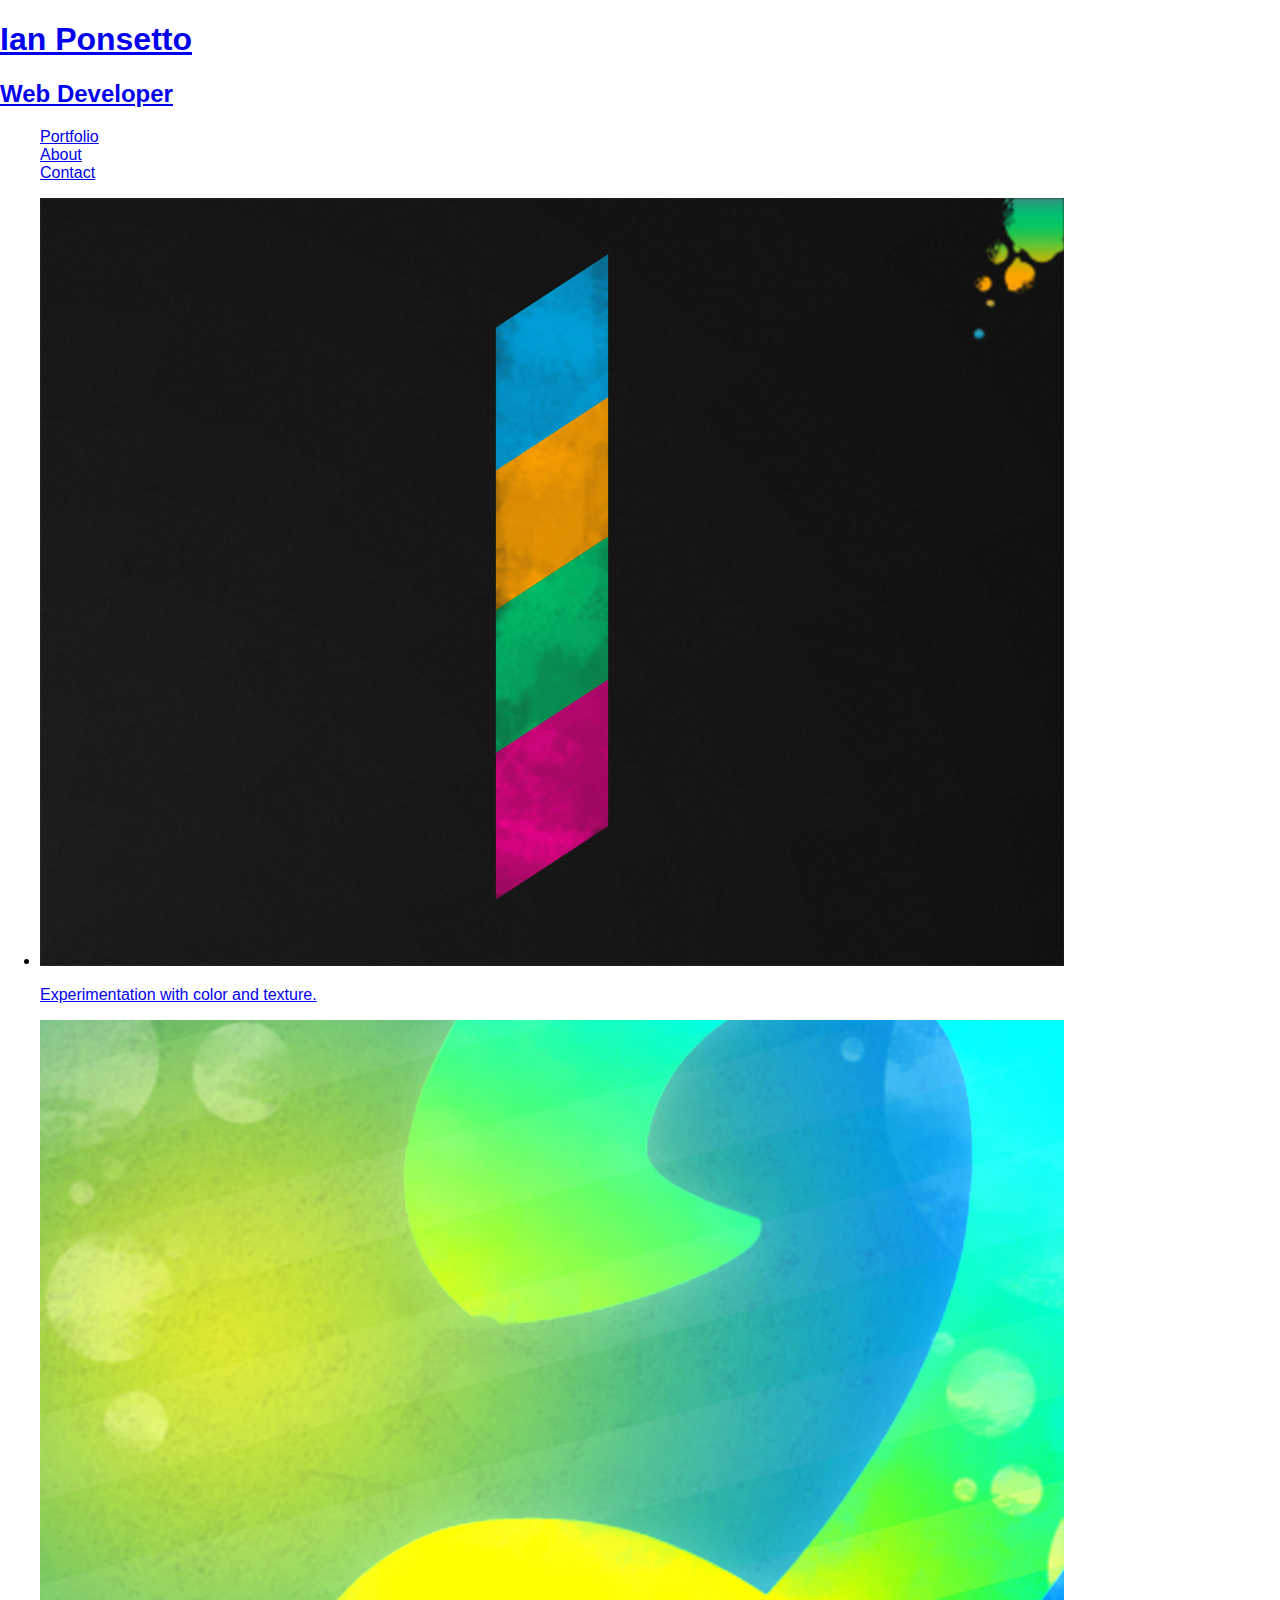
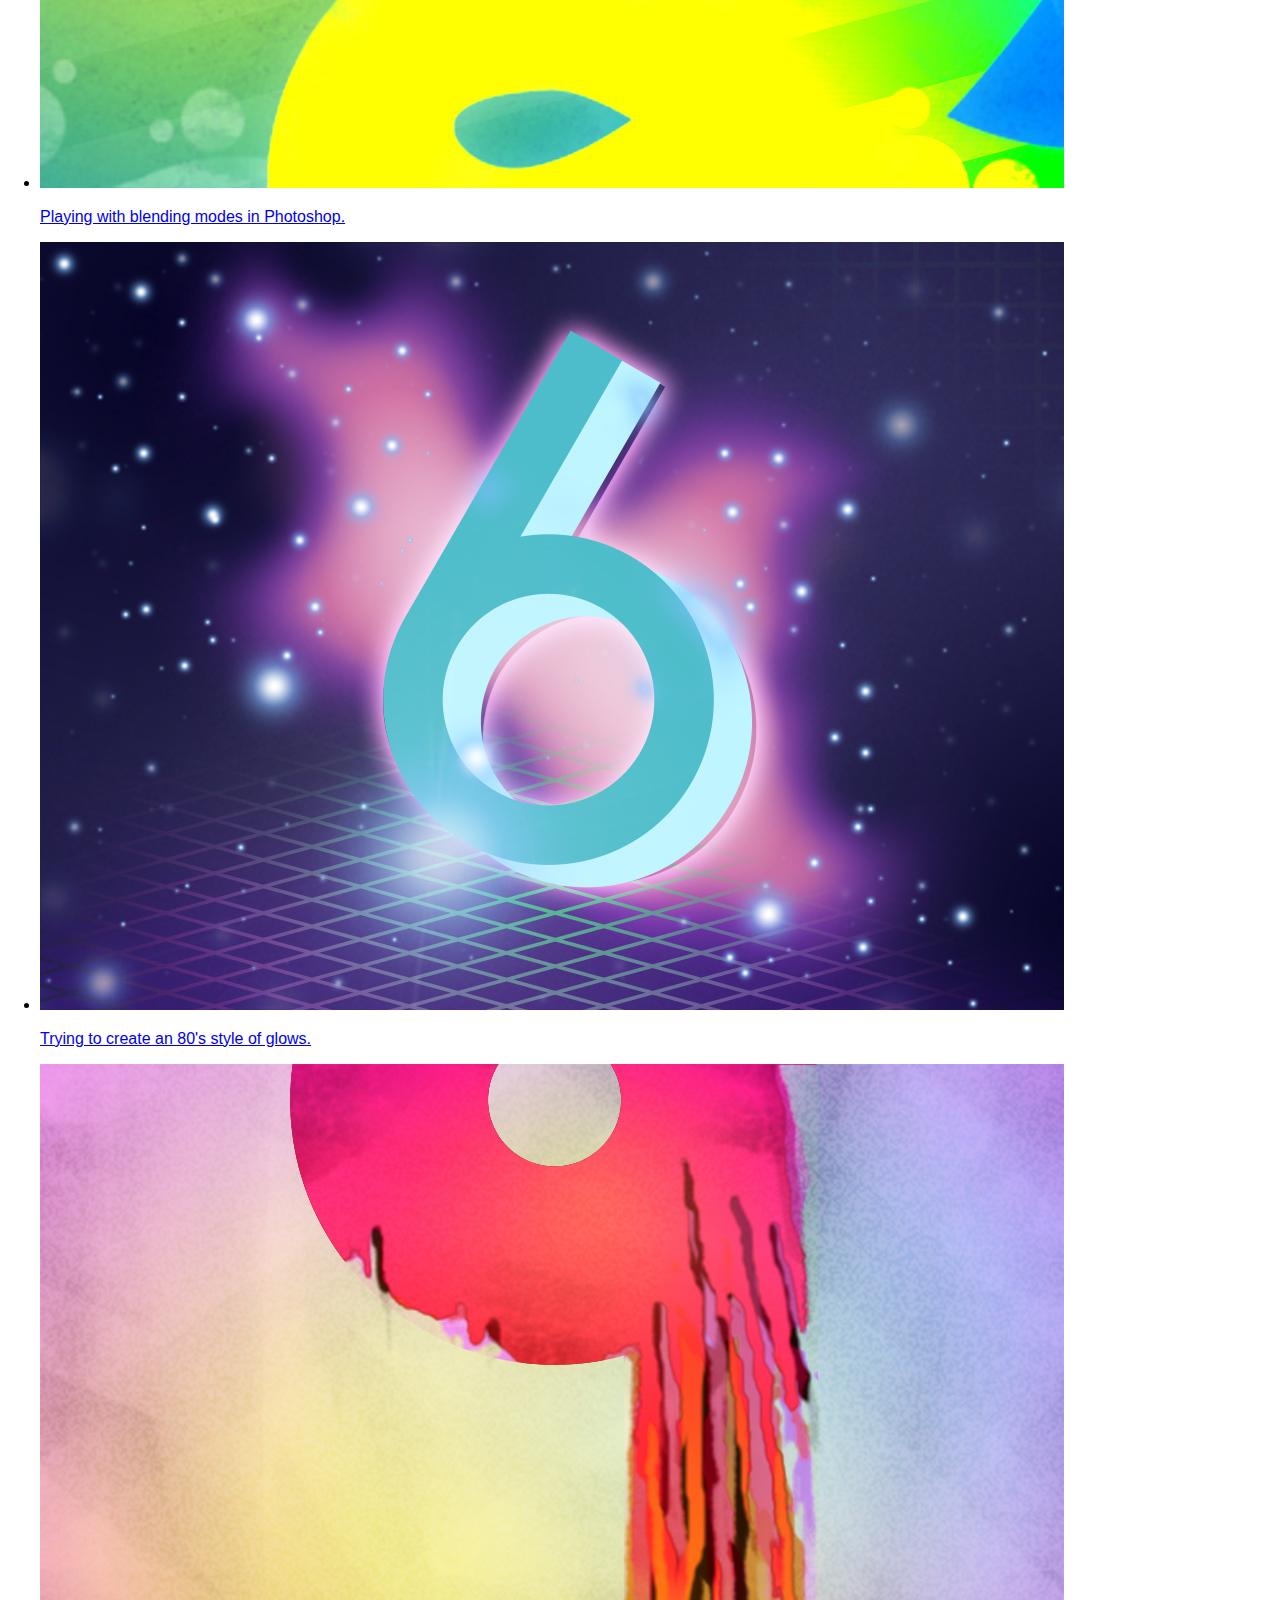
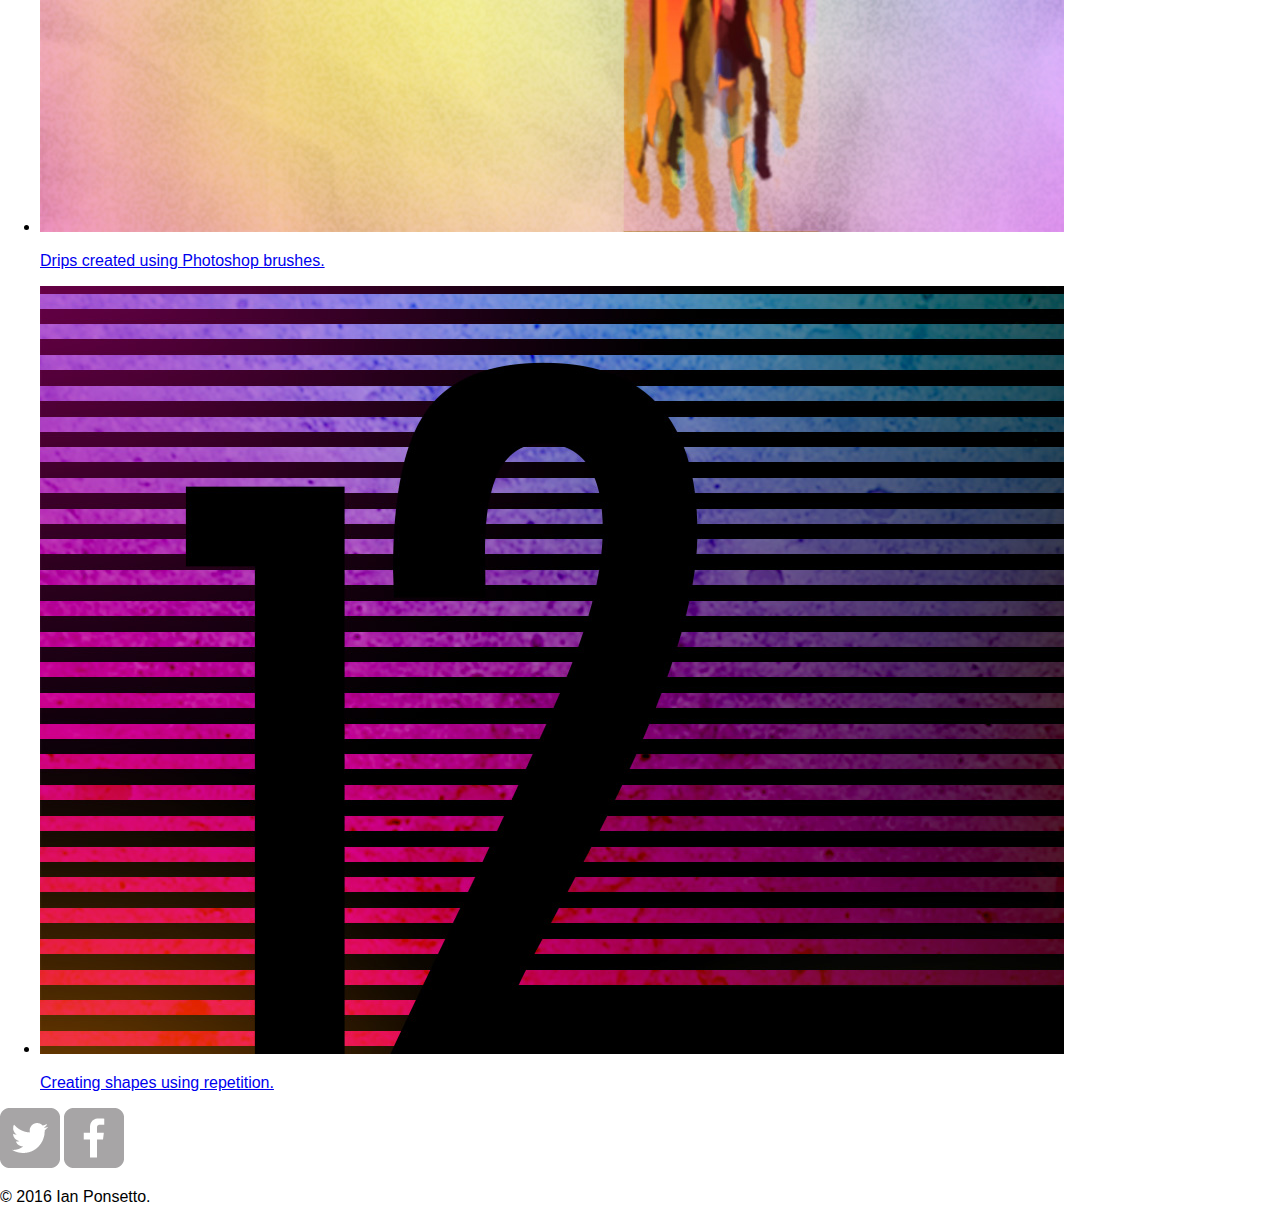
==== index.html @ 746fcf97 "second commit" ====
<!DOCTYPE html>
<html>

<head>
  <meta charset="utf-8">
  <title>Ian Ponsetto | Web Developer</title>
  <link rel="stylesheet" href="css/normalize.css">
</head>

<body>
  <header>
    <a href="index.html">
      <h1>Ian Ponsetto</h1>
      <h2>Web Developer</h2>
    </a>
    <nav>
      <ul>
        <li><a href="index.html">Portfolio</a></li>
        <li><a href="about.html">About</a></li>
        <li><a href="contact.html">Contact</a></li>
      </ul>
    </nav>
  </header>
  <section>
    <ul>
      <li>
        <a href="img/numbers-01.jpg">
          <img src="img/numbers-01.jpg" alt="">
          <p>Experimentation with color and texture.</p>
        </a>
      </li>
      <li>
        <a href="img/numbers-02.jpg">
          <img src="img/numbers-02.jpg" alt="">
          <p>Playing with blending modes in Photoshop.</p>
        </a>
      </li>
      <li>
        <a href="img/numbers-06.jpg">
          <img src="img/numbers-06.jpg" alt="">
          <p>Trying to create an 80's style of glows.</p>
        </a>
      </li>
      <li>
        <a href="img/numbers-09.jpg">
          <img src="img/numbers-09.jpg" alt="">
          <p>Drips created using Photoshop brushes.</p>
        </a>
      </li>
      <li>
        <a href="img/numbers-12.jpg">
          <img src="img/numbers-12.jpg" alt="">
          <p>Creating shapes using repetition.</p>
        </a>
      </li>
    </ul>
  </section>
  <footer>
    <a href="http://twitter.com/ianponsetto"><img src="img/twitter-wrap.png" alt="Twitter Logo"></a>
    <a href="http://facebook.com/ponsettoian"><img src="img/facebook-wrap.png" alt="Facebook Logo"></a>
    <p>&copy; 2016 Ian Ponsetto.</p>
  </footer>
</body>

</html>
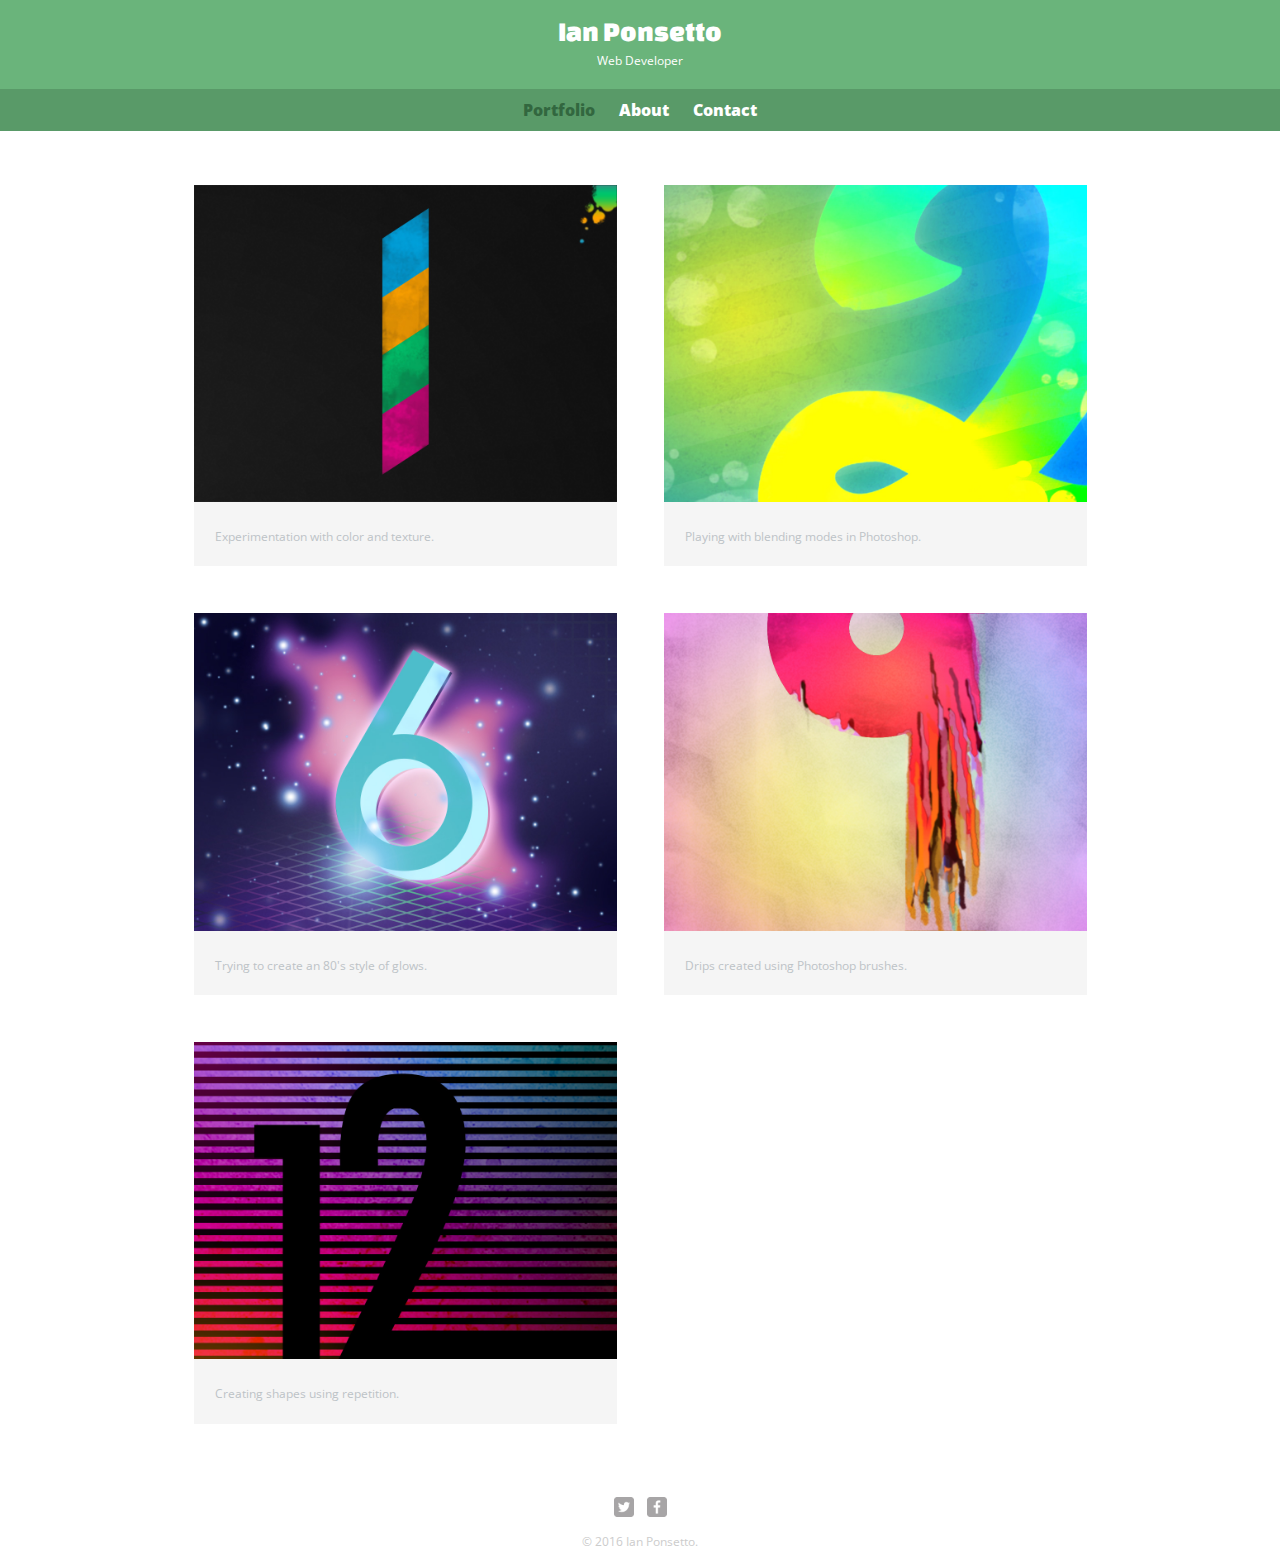
==== commit e6e903ae: "added about and portfolio sections" ====
--- a/index.html
+++ b/index.html
@@ -5,61 +5,66 @@
   <meta charset="utf-8">
   <title>Ian Ponsetto | Web Developer</title>
   <link rel="stylesheet" href="css/normalize.css">
+  <link href="https://fonts.googleapis.com/css?family=Changa+One|Open+Sans:400,400i,700,700i,800" rel="stylesheet">
+  <link rel="stylesheet" href="css/main.css">
+
 </head>
 
 <body>
   <header>
-    <a href="index.html">
+    <a href="index.html" id="logo">
       <h1>Ian Ponsetto</h1>
       <h2>Web Developer</h2>
     </a>
     <nav>
       <ul>
-        <li><a href="index.html">Portfolio</a></li>
+        <li><a href="index.html" class="selected">Portfolio</a></li>
         <li><a href="about.html">About</a></li>
         <li><a href="contact.html">Contact</a></li>
       </ul>
     </nav>
   </header>
-  <section>
-    <ul>
-      <li>
-        <a href="img/numbers-01.jpg">
-          <img src="img/numbers-01.jpg" alt="">
-          <p>Experimentation with color and texture.</p>
-        </a>
-      </li>
-      <li>
-        <a href="img/numbers-02.jpg">
-          <img src="img/numbers-02.jpg" alt="">
-          <p>Playing with blending modes in Photoshop.</p>
-        </a>
-      </li>
-      <li>
-        <a href="img/numbers-06.jpg">
-          <img src="img/numbers-06.jpg" alt="">
-          <p>Trying to create an 80's style of glows.</p>
-        </a>
-      </li>
-      <li>
-        <a href="img/numbers-09.jpg">
-          <img src="img/numbers-09.jpg" alt="">
-          <p>Drips created using Photoshop brushes.</p>
-        </a>
-      </li>
-      <li>
-        <a href="img/numbers-12.jpg">
-          <img src="img/numbers-12.jpg" alt="">
-          <p>Creating shapes using repetition.</p>
-        </a>
-      </li>
-    </ul>
-  </section>
-  <footer>
-    <a href="http://twitter.com/ianponsetto"><img src="img/twitter-wrap.png" alt="Twitter Logo"></a>
-    <a href="http://facebook.com/ponsettoian"><img src="img/facebook-wrap.png" alt="Facebook Logo"></a>
-    <p>&copy; 2016 Ian Ponsetto.</p>
-  </footer>
+  <div id="wrapper">
+    <section>
+      <ul id="gallery">
+        <li>
+          <a href="img/numbers-01.jpg">
+            <img src="img/numbers-01.jpg" alt="">
+            <p>Experimentation with color and texture.</p>
+          </a>
+        </li>
+        <li>
+          <a href="img/numbers-02.jpg">
+            <img src="img/numbers-02.jpg" alt="">
+            <p>Playing with blending modes in Photoshop.</p>
+          </a>
+        </li>
+        <li>
+          <a href="img/numbers-06.jpg">
+            <img src="img/numbers-06.jpg" alt="">
+            <p>Trying to create an 80's style of glows.</p>
+          </a>
+        </li>
+        <li>
+          <a href="img/numbers-09.jpg">
+            <img src="img/numbers-09.jpg" alt="">
+            <p>Drips created using Photoshop brushes.</p>
+          </a>
+        </li>
+        <li>
+          <a href="img/numbers-12.jpg">
+            <img src="img/numbers-12.jpg" alt="">
+            <p>Creating shapes using repetition.</p>
+          </a>
+        </li>
+      </ul>
+    </section>
+    <footer>
+      <a href="http://twitter.com/ianponsetto"><img src="img/twitter-wrap.png" alt="Twitter Logo" class="social-icon"></a>
+      <a href="http://facebook.com/ponsettoian"><img src="img/facebook-wrap.png" alt="Facebook Logo" class="social-icon"></a>
+      <p>&copy; 2016 Ian Ponsetto.</p>
+    </footer>
+  </div>
 </body>
 
 </html>--- a/css/main.css
+++ b/css/main.css
@@ -0,0 +1,231 @@
+/*****************************
+GENERAL
+******************************/
+
+body {
+  font-family: 'Open Sans', sans-serif;
+}
+
+#wrapper {
+  max-width: 940px;
+  margin: 0 auto;
+  padding: 0 5%;
+}
+
+a {
+  text-decoration: none;
+}
+
+img {
+  max-width: 100%;
+}
+
+h3 {
+  margin: 0 0 1em, 0;
+}
+
+
+/*****************************
+HEADING
+******************************/
+
+header {
+  float: left;
+  margin: 0 0 30px 0;
+  padding: 5px 0 0 0;
+  width: 100%;
+}
+
+#logo {
+  text-align: center;
+  margin: 0;
+}
+
+h1 {
+  font-family: 'Changa One', sans-serif;
+  margin: 15px 0;
+  font-size: 1.75em;
+  font-weight: normal;
+  line-height: 0.8em;
+}
+
+h2 {
+  font-size: 0.75em;
+  margin: -5px 0 0;
+  font-weight: normal;
+}
+
+
+/*****************************
+NAVIGATION
+******************************/
+
+nav {
+  text-align: center;
+  padding: 10px 0;
+  margin: 20px 0 0;
+}
+
+nav ul {
+  list-style: none;
+  margin: 0 10px;
+  padding: 0;
+}
+
+nav li {
+  display: inline-block;
+}
+
+nav a {
+  font-weight: 800;
+  padding: 15px 10px;
+}
+
+
+/*****************************
+FOOTER
+******************************/
+
+footer {
+  font-size: 0.75em;
+  text-align: center;
+  clear: both;
+  padding-top: 50px;
+  color: #ccc;
+}
+
+.social-icon {
+  width: 20px;
+  height: 20px;
+  margin: 0 5px;
+}
+
+
+/*****************************
+PAGE: PORTFOLIO
+******************************/
+
+#gallery {
+  margin: 0;
+  padding: 0;
+  list-style: none;
+}
+
+#gallery li {
+  float: left;
+  width: 45%;
+  margin: 2.5%;
+  background-color: #f5f5f5;
+  color: #bdc3c7;
+}
+
+#gallery li a p {
+  margin: 0;
+  padding: 5%;
+  font-size: 0.75em;
+  color: #bdc3c7;
+}
+
+
+/*****************************
+PAGE: ABOUT
+******************************/
+
+.profile-photo {
+  display: block;
+  max-width: 150px;
+  margin: 0 auto 30px;
+  border-radius: 100px;
+}
+
+
+/*****************************
+PAGE: CONTACT
+******************************/
+
+.contact-info {
+  list-style: none;
+  padding: 0;
+  margin: 0;
+  font-size: 0.9em;
+}
+
+.contact-info a {
+  display: block;
+  min-height: 20px;
+  background-repeat: no-repeat;
+  background-size: 20px 20px;
+  padding: 0 0 0 30px;
+  margin: 0 0 10px;
+}
+
+.contact-info li.phone a {
+  background-image: url('../img/phone.png');
+}
+
+.contact-info li.mail a {
+  background-image: url('../img/mail.png');
+}
+
+.contact-info li.twitter a {
+  background-image: url('../img/twitter.png');
+}
+
+
+/*****************************
+COLORS
+******************************/
+
+
+/* site body */
+
+body {
+  background-color: #fff;
+  color: #999;
+}
+
+
+/* green header */
+
+header {
+  background: #6ab47b;
+  border-color: #599a68;
+}
+
+
+/* nav background on mobile devices */
+
+nav {
+  background: #599a68;
+}
+
+
+/* logo text */
+
+h1,
+h2 {
+  color: #fff;
+}
+
+
+/* links */
+
+a {
+  color: #6ab47b;
+}
+
+
+/* nav link */
+
+nav a,
+nav a:visited {
+  color: #fff;
+}
+
+
+/* selected nav link */
+
+nav a.selected,
+nav a:hover {
+  color: #32673f;
+}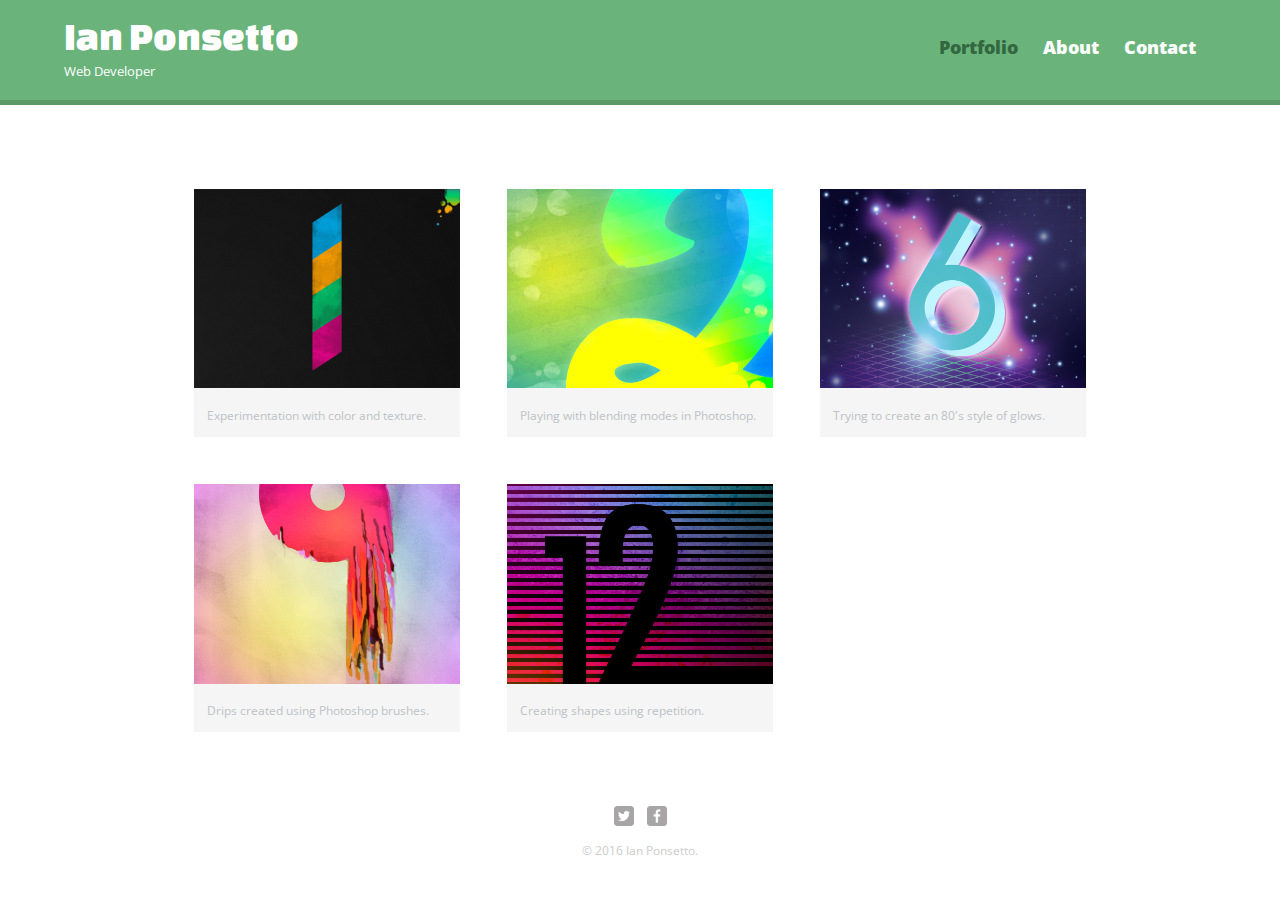
==== commit 3fec2d05: "upload to server v1" ====
--- a/index.html
+++ b/index.html
@@ -7,6 +7,9 @@
   <link rel="stylesheet" href="css/normalize.css">
   <link href="https://fonts.googleapis.com/css?family=Changa+One|Open+Sans:400,400i,700,700i,800" rel="stylesheet">
   <link rel="stylesheet" href="css/main.css">
+  <link rel="stylesheet" href="css/responsive.css">
+  <meta name="viewport" content="width=device-width, initial-scale=1.0">
+  <link rel="shortcut icon" href="img/favicon.ico" type="image/x-icon">
 
 </head>
 
@@ -60,7 +63,7 @@
       </ul>
     </section>
     <footer>
-      <a href="http://twitter.com/ianponsetto"><img src="img/twitter-wrap.png" alt="Twitter Logo" class="social-icon"></a>
+      <a href="http://twitter.com/ipons09"><img src="img/twitter-wrap.png" alt="Twitter Logo" class="social-icon"></a>
       <a href="http://facebook.com/ponsettoian"><img src="img/facebook-wrap.png" alt="Facebook Logo" class="social-icon"></a>
       <p>&copy; 2016 Ian Ponsetto.</p>
     </footer>
--- a/css/main.css
+++ b/css/main.css
@@ -21,7 +21,7 @@
 }
 
 h3 {
-  margin: 0 0 1em, 0;
+  margin: 0;
 }
 
 
--- a/css/responsive.css
+++ b/css/responsive.css
@@ -0,0 +1,65 @@
+@media screen and (min-width:480px) {
+  /*****************************
+  PAGE: CONTACT
+  ******************************/
+  #primary {
+    width: 50%;
+    float: left;
+  }
+  #secondary {
+    width: 40%;
+    float: right;
+  }
+  /*****************************
+  3 (columns) * 5 (2.5 margin x 2) = 15 (for margins)
+  100% - 15% (margins) = 85%
+  85 / 3 = 28.33333333333
+  ******************************/
+  /*****************************
+  PAGE: PORTFOLIO
+  ******************************/
+  #gallery li {
+    width: 28.3333%;
+  }
+  #gallery li:nth-child(4n) {
+    clear: left;
+  }
+  /*****************************
+  PAGE: ABOUT
+  ******************************/
+  .profile-photo {
+    float: left;
+    margin: 0 5% 80px 0;
+  }
+}
+
+@media screen and (min-width:660px) {
+  /*****************************
+  HEADER
+  ******************************/
+  nav {
+    background: none;
+    float: right;
+    font-size: 1.125em;
+    margin-right: 5%;
+    text-align: right;
+    width: 45%;
+  }
+  #logo {
+    float: left;
+    margin-left: 5%;
+    text-align: left;
+    width: 45%;
+  }
+  h1 {
+    font-size: 2.5em;
+  }
+  h2 {
+    font-size: 0.825em;
+    margin-bottom: 20px;
+  }
+  header {
+    border-bottom: 5px solid #599a68;
+    margin-bottom: 60px;
+  }
+}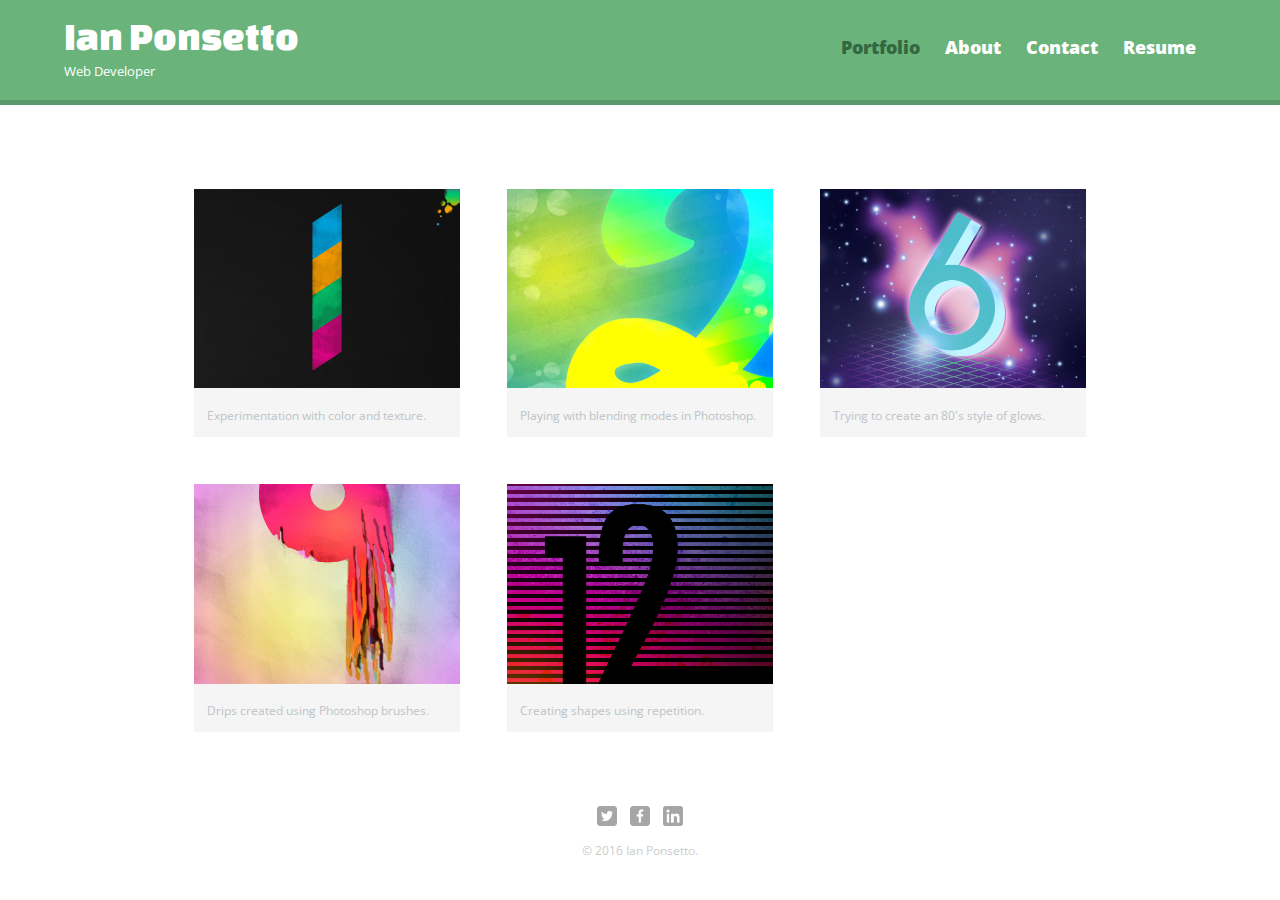
==== commit c163849f: "added resume page and content" ====
--- a/index.html
+++ b/index.html
@@ -24,6 +24,7 @@
         <li><a href="index.html" class="selected">Portfolio</a></li>
         <li><a href="about.html">About</a></li>
         <li><a href="contact.html">Contact</a></li>
+        <li><a href="resume.html">Resume</a></li>
       </ul>
     </nav>
   </header>
@@ -65,6 +66,7 @@
     <footer>
       <a href="http://twitter.com/ipons09"><img src="img/twitter-wrap.png" alt="Twitter Logo" class="social-icon"></a>
       <a href="http://facebook.com/ponsettoian"><img src="img/facebook-wrap.png" alt="Facebook Logo" class="social-icon"></a>
+      <a href="http://linkedin.com/in/ianponsetto"><img src="img/linkedin.png" alt="LinkedIn Logo" class="social-icon"></a>
       <p>&copy; 2016 Ian Ponsetto.</p>
     </footer>
   </div>
--- a/css/main.css
+++ b/css/main.css
@@ -146,7 +146,7 @@
 .contact-info {
   list-style: none;
   padding: 0;
-  margin: 0;
+  margin-top: 10px;
   font-size: 0.9em;
 }
 
@@ -173,6 +173,18 @@
 
 
 /*****************************
+PAGE: RESUME
+******************************/
+
+h4 {
+  margin: 0;
+  font-family: 'Changa One', sans-serif;
+  font-weight: normal;
+  font-size: 1.5em;
+}
+
+
+/*****************************
 COLORS
 ******************************/
 
